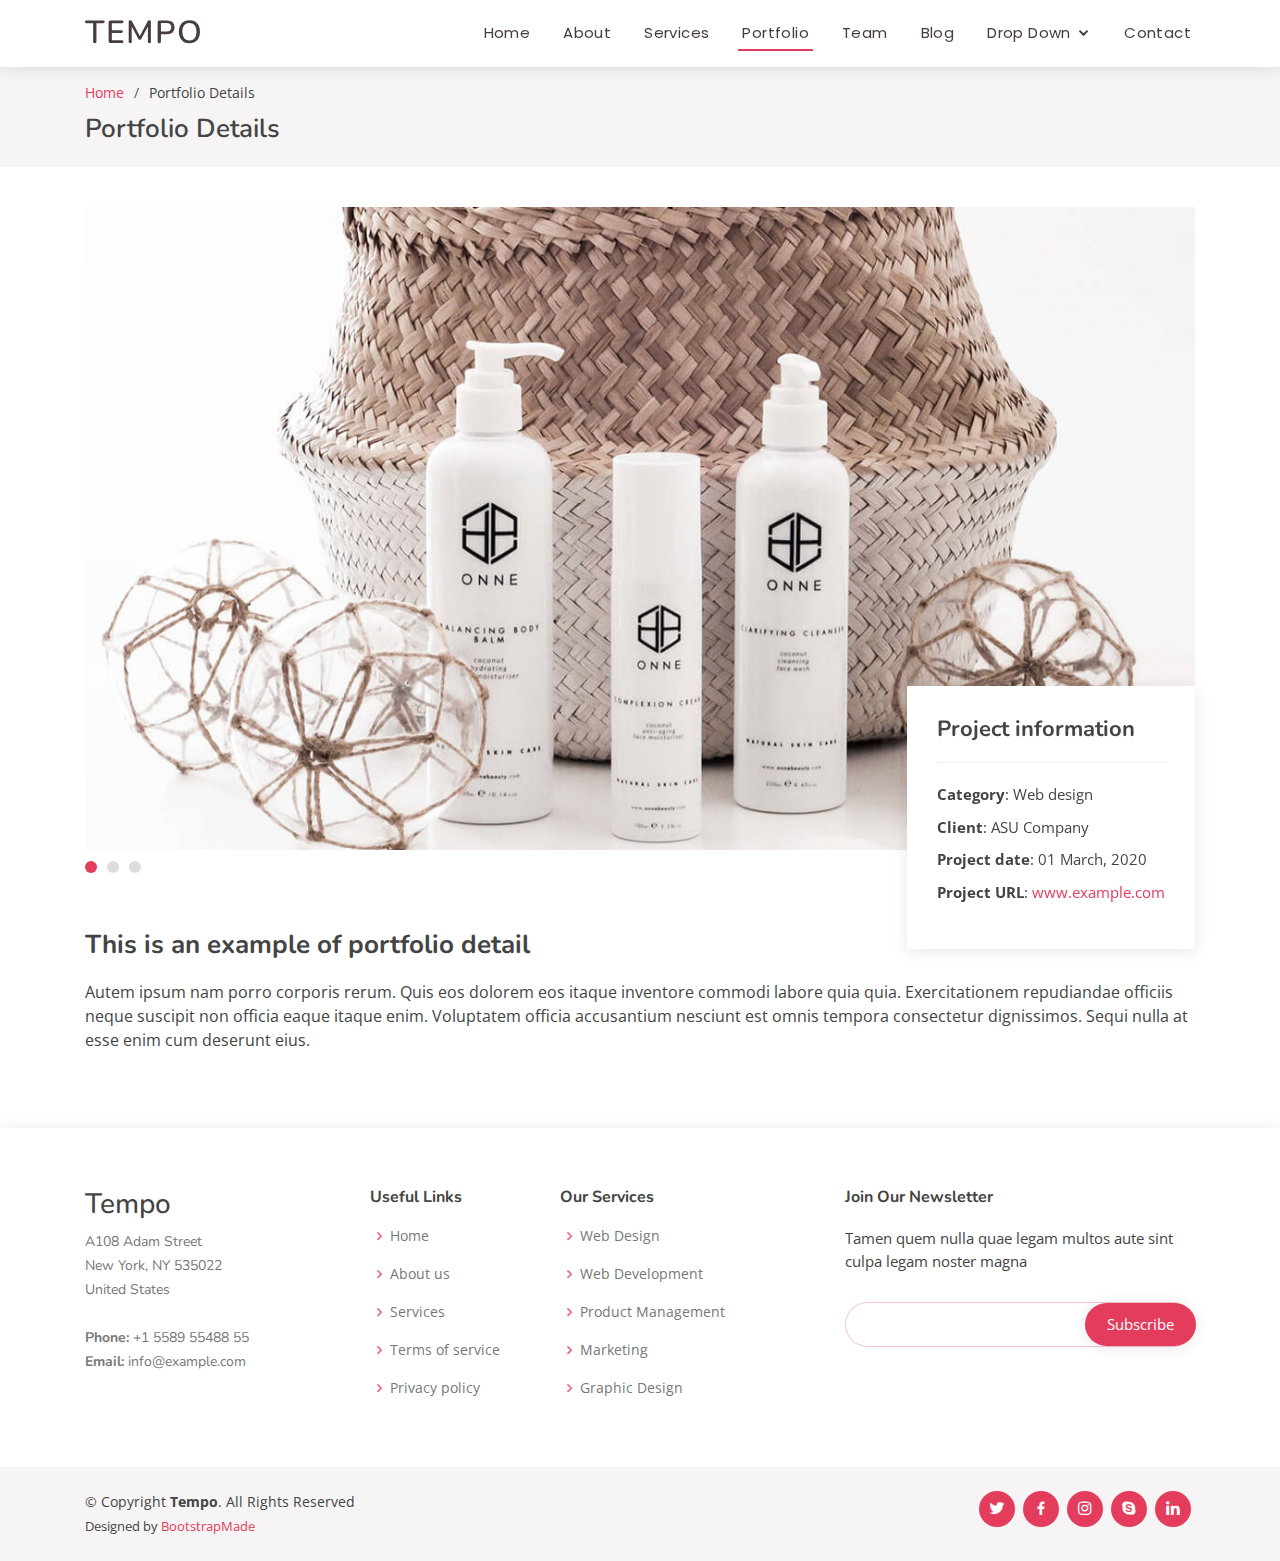
==== portfolio-details.html @ faab21be "Primer commit" ====
<!DOCTYPE html>
<html lang="en">

<head>
  <meta charset="utf-8">
  <meta content="width=device-width, initial-scale=1.0" name="viewport">

  <title>Portfolio Details - Tempo Bootstrap Template</title>
  <meta content="" name="descriptison">
  <meta content="" name="keywords">

  <!-- Favicons -->
  <link href="assets/img/favicon.png" rel="icon">
  <link href="assets/img/apple-touch-icon.png" rel="apple-touch-icon">

  <!-- Google Fonts -->
  <link href="https://fonts.googleapis.com/css?family=Open+Sans:300,300i,400,400i,600,600i,700,700i|Nunito:300,300i,400,400i,600,600i,700,700i|Poppins:300,300i,400,400i,500,500i,600,600i,700,700i" rel="stylesheet">

  <!-- Vendor CSS Files -->
  <link href="assets/vendor/bootstrap/css/bootstrap.min.css" rel="stylesheet">
  <link href="assets/vendor/icofont/icofont.min.css" rel="stylesheet">
  <link href="assets/vendor/boxicons/css/boxicons.min.css" rel="stylesheet">
  <link href="assets/vendor/remixicon/remixicon.css" rel="stylesheet">
  <link href="assets/vendor/venobox/venobox.css" rel="stylesheet">
  <link href="assets/vendor/owl.carousel/assets/owl.carousel.min.css" rel="stylesheet">

  <!-- Template Main CSS File -->
  <link href="assets/css/style.css" rel="stylesheet">

  <!-- =======================================================
  * Template Name: Tempo - v2.1.0
  * Template URL: https://bootstrapmade.com/tempo-free-onepage-bootstrap-theme/
  * Author: BootstrapMade.com
  * License: https://bootstrapmade.com/license/
  ======================================================== -->
</head>

<body>

  <!-- ======= Header ======= -->
  <header id="header" class="fixed-top header-inner-pages">
    <div class="container d-flex align-items-center">

      <h1 class="logo mr-auto"><a href="index.html">Tempo</a></h1>
      <!-- Uncomment below if you prefer to use an image logo -->
      <!-- <a href="index.html" class="logo mr-auto"><img src="assets/img/logo.png" alt="" class="img-fluid"></a>-->

      <nav class="nav-menu d-none d-lg-block">
        <ul>
          <li><a href="index.html">Home</a></li>
          <li><a href="#about">About</a></li>
          <li><a href="#services">Services</a></li>
          <li class="active"><a href="#portfolio">Portfolio</a></li>
          <li><a href="#team">Team</a></li>
          <li><a href="blog.html">Blog</a></li>
          <li class="drop-down"><a href="">Drop Down</a>
            <ul>
              <li><a href="#">Drop Down 1</a></li>
              <li class="drop-down"><a href="#">Deep Drop Down</a>
                <ul>
                  <li><a href="#">Deep Drop Down 1</a></li>
                  <li><a href="#">Deep Drop Down 2</a></li>
                  <li><a href="#">Deep Drop Down 3</a></li>
                  <li><a href="#">Deep Drop Down 4</a></li>
                  <li><a href="#">Deep Drop Down 5</a></li>
                </ul>
              </li>
              <li><a href="#">Drop Down 2</a></li>
              <li><a href="#">Drop Down 3</a></li>
              <li><a href="#">Drop Down 4</a></li>
            </ul>
          </li>
          <li><a href="#contact">Contact</a></li>

        </ul>
      </nav><!-- .nav-menu -->

    </div>
  </header><!-- End Header -->

  <main id="main">

    <!-- ======= Breadcrumbs ======= -->
    <section id="breadcrumbs" class="breadcrumbs">
      <div class="container">

        <ol>
          <li><a href="index.html">Home</a></li>
          <li>Portfolio Details</li>
        </ol>
        <h2>Portfolio Details</h2>

      </div>
    </section><!-- End Breadcrumbs -->

    <!-- ======= Portfolio Details Section ======= -->
    <section id="portfolio-details" class="portfolio-details">
      <div class="container">

        <div class="portfolio-details-container">

          <div class="owl-carousel portfolio-details-carousel">
            <img src="assets/img/portfolio/portfolio-details-1.jpg" class="img-fluid" alt="">
            <img src="assets/img/portfolio/portfolio-details-2.jpg" class="img-fluid" alt="">
            <img src="assets/img/portfolio/portfolio-details-3.jpg" class="img-fluid" alt="">
          </div>

          <div class="portfolio-info">
            <h3>Project information</h3>
            <ul>
              <li><strong>Category</strong>: Web design</li>
              <li><strong>Client</strong>: ASU Company</li>
              <li><strong>Project date</strong>: 01 March, 2020</li>
              <li><strong>Project URL</strong>: <a href="#">www.example.com</a></li>
            </ul>
          </div>

        </div>

        <div class="portfolio-description">
          <h2>This is an example of portfolio detail</h2>
          <p>
            Autem ipsum nam porro corporis rerum. Quis eos dolorem eos itaque inventore commodi labore quia quia. Exercitationem repudiandae officiis neque suscipit non officia eaque itaque enim. Voluptatem officia accusantium nesciunt est omnis tempora consectetur dignissimos. Sequi nulla at esse enim cum deserunt eius.
          </p>
        </div>

      </div>
    </section><!-- End Portfolio Details Section -->

  </main><!-- End #main -->

  <!-- ======= Footer ======= -->
  <footer id="footer">

    <div class="footer-top">
      <div class="container">
        <div class="row">

          <div class="col-lg-3 col-md-6 footer-contact">
            <h3>Tempo</h3>
            <p>
              A108 Adam Street <br>
              New York, NY 535022<br>
              United States <br><br>
              <strong>Phone:</strong> +1 5589 55488 55<br>
              <strong>Email:</strong> info@example.com<br>
            </p>
          </div>

          <div class="col-lg-2 col-md-6 footer-links">
            <h4>Useful Links</h4>
            <ul>
              <li><i class="bx bx-chevron-right"></i> <a href="#">Home</a></li>
              <li><i class="bx bx-chevron-right"></i> <a href="#">About us</a></li>
              <li><i class="bx bx-chevron-right"></i> <a href="#">Services</a></li>
              <li><i class="bx bx-chevron-right"></i> <a href="#">Terms of service</a></li>
              <li><i class="bx bx-chevron-right"></i> <a href="#">Privacy policy</a></li>
            </ul>
          </div>

          <div class="col-lg-3 col-md-6 footer-links">
            <h4>Our Services</h4>
            <ul>
              <li><i class="bx bx-chevron-right"></i> <a href="#">Web Design</a></li>
              <li><i class="bx bx-chevron-right"></i> <a href="#">Web Development</a></li>
              <li><i class="bx bx-chevron-right"></i> <a href="#">Product Management</a></li>
              <li><i class="bx bx-chevron-right"></i> <a href="#">Marketing</a></li>
              <li><i class="bx bx-chevron-right"></i> <a href="#">Graphic Design</a></li>
            </ul>
          </div>

          <div class="col-lg-4 col-md-6 footer-newsletter">
            <h4>Join Our Newsletter</h4>
            <p>Tamen quem nulla quae legam multos aute sint culpa legam noster magna</p>
            <form action="" method="post">
              <input type="email" name="email"><input type="submit" value="Subscribe">
            </form>
          </div>

        </div>
      </div>
    </div>

    <div class="container d-md-flex py-4">

      <div class="mr-md-auto text-center text-md-left">
        <div class="copyright">
          &copy; Copyright <strong><span>Tempo</span></strong>. All Rights Reserved
        </div>
        <div class="credits">
          <!-- All the links in the footer should remain intact. -->
          <!-- You can delete the links only if you purchased the pro version. -->
          <!-- Licensing information: https://bootstrapmade.com/license/ -->
          <!-- Purchase the pro version with working PHP/AJAX contact form: https://bootstrapmade.com/tempo-free-onepage-bootstrap-theme/ -->
          Designed by <a href="https://bootstrapmade.com/">BootstrapMade</a>
        </div>
      </div>
      <div class="social-links text-center text-md-right pt-3 pt-md-0">
        <a href="#" class="twitter"><i class="bx bxl-twitter"></i></a>
        <a href="#" class="facebook"><i class="bx bxl-facebook"></i></a>
        <a href="#" class="instagram"><i class="bx bxl-instagram"></i></a>
        <a href="#" class="google-plus"><i class="bx bxl-skype"></i></a>
        <a href="#" class="linkedin"><i class="bx bxl-linkedin"></i></a>
      </div>
    </div>
  </footer><!-- End Footer -->

  <a href="#" class="back-to-top"><i class="ri-arrow-up-line"></i></a>

  <!-- Vendor JS Files -->
  <script src="assets/vendor/jquery/jquery.min.js"></script>
  <script src="assets/vendor/bootstrap/js/bootstrap.bundle.min.js"></script>
  <script src="assets/vendor/jquery.easing/jquery.easing.min.js"></script>
  <script src="assets/vendor/php-email-form/validate.js"></script>
  <script src="assets/vendor/isotope-layout/isotope.pkgd.min.js"></script>
  <script src="assets/vendor/venobox/venobox.min.js"></script>
  <script src="assets/vendor/owl.carousel/owl.carousel.min.js"></script>

  <!-- Template Main JS File -->
  <script src="assets/js/main.js"></script>

</body>

</html>
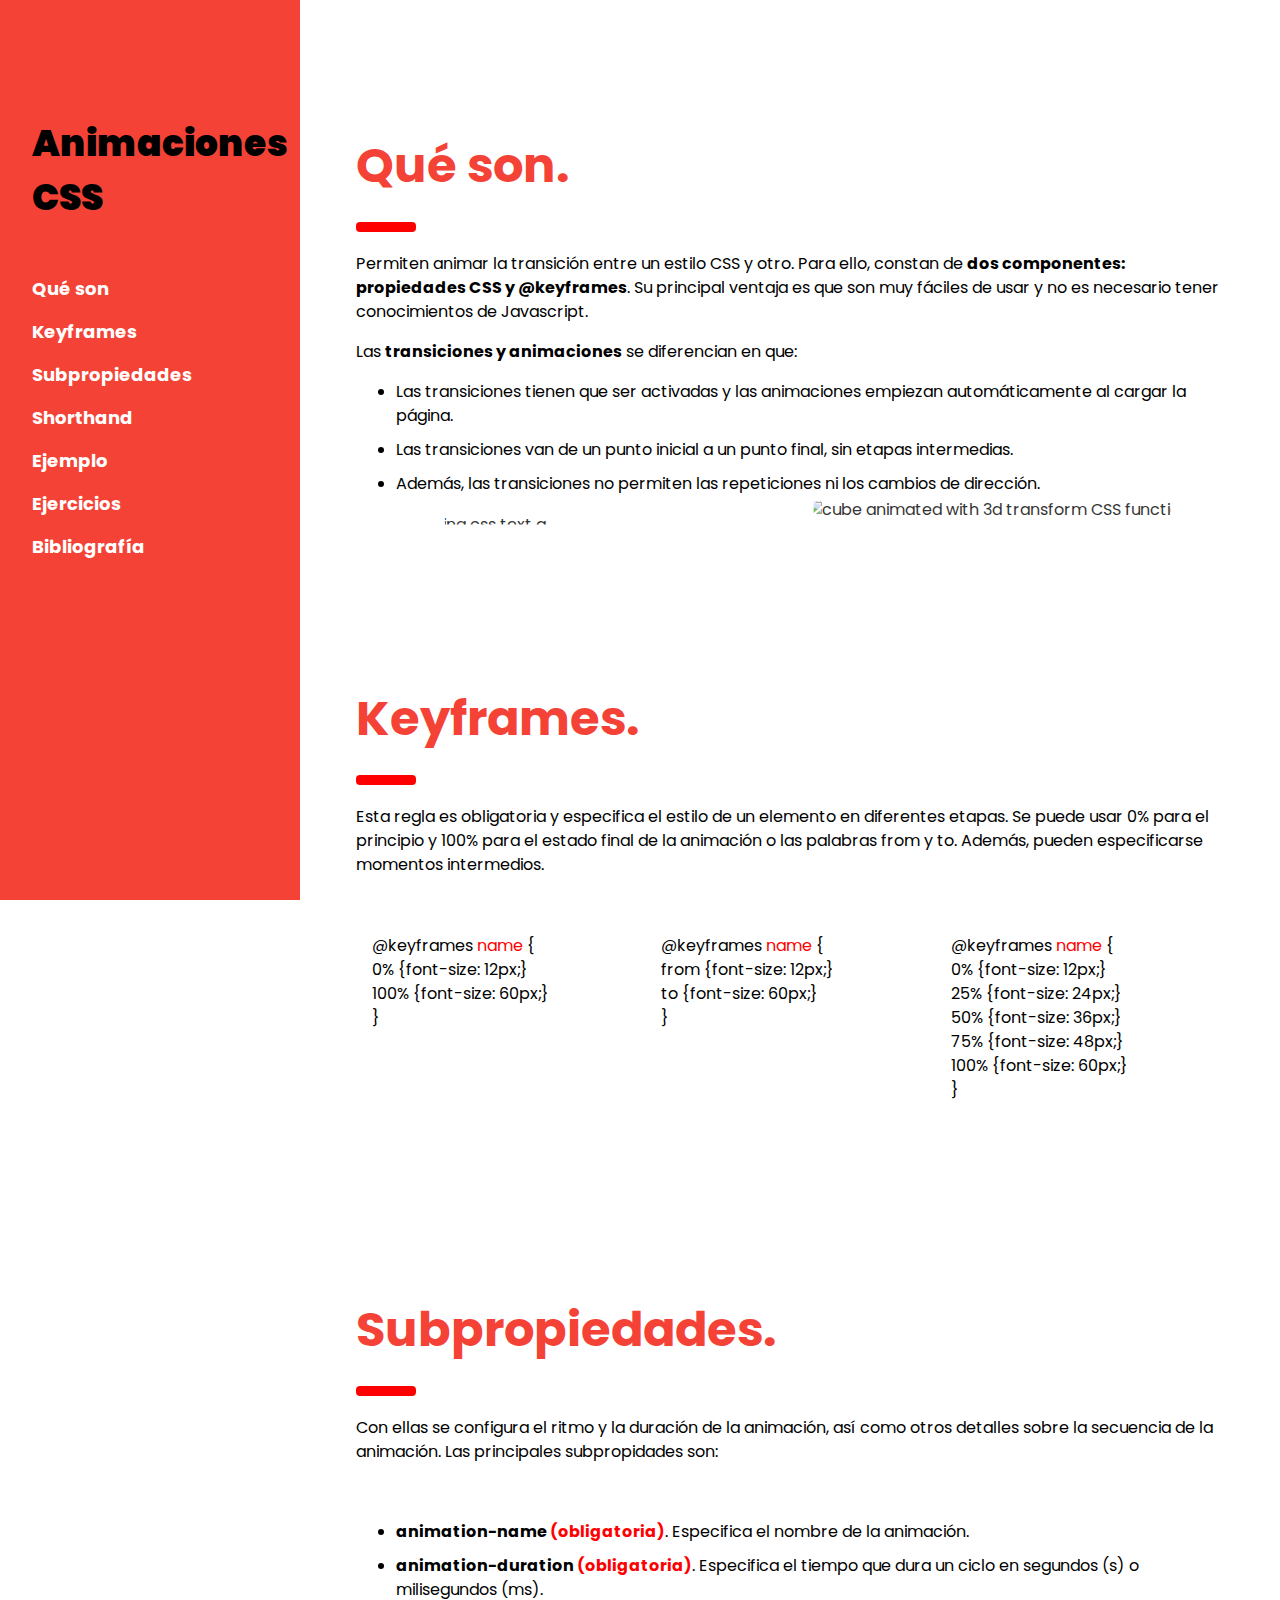
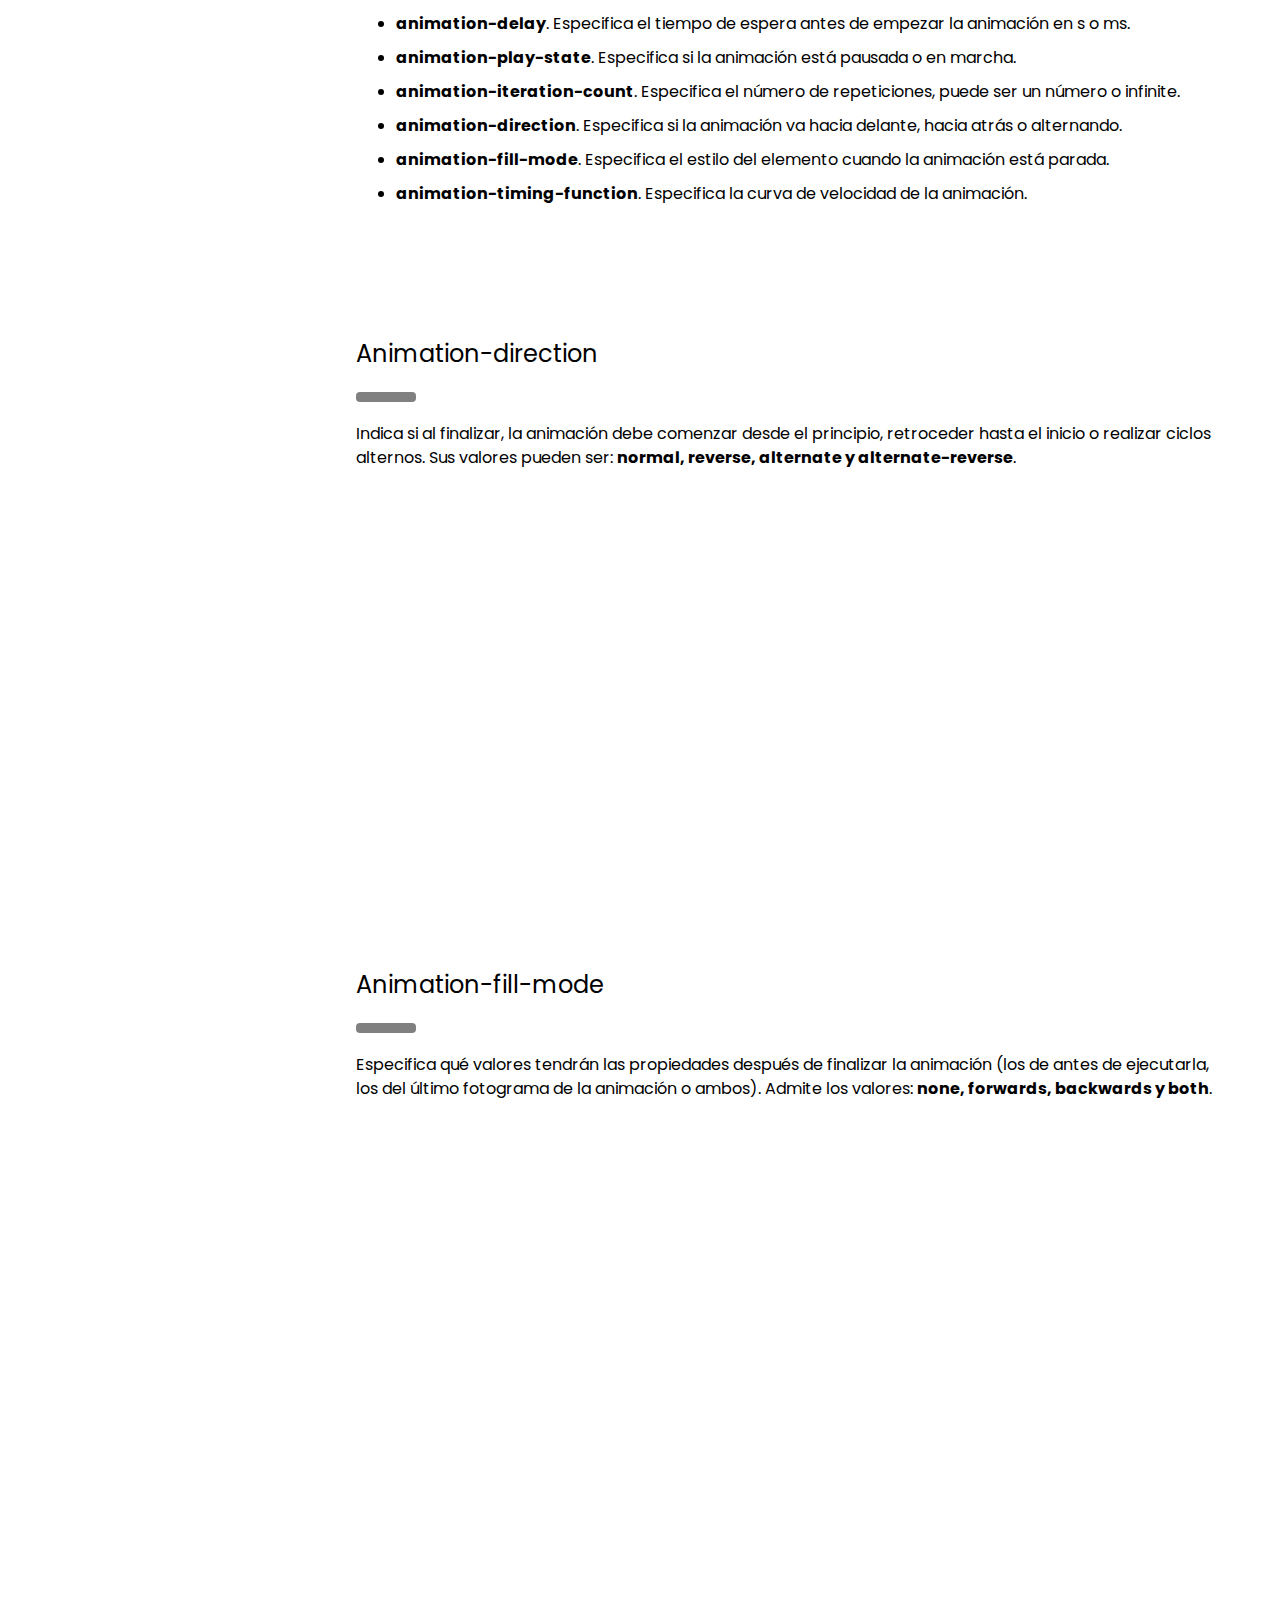
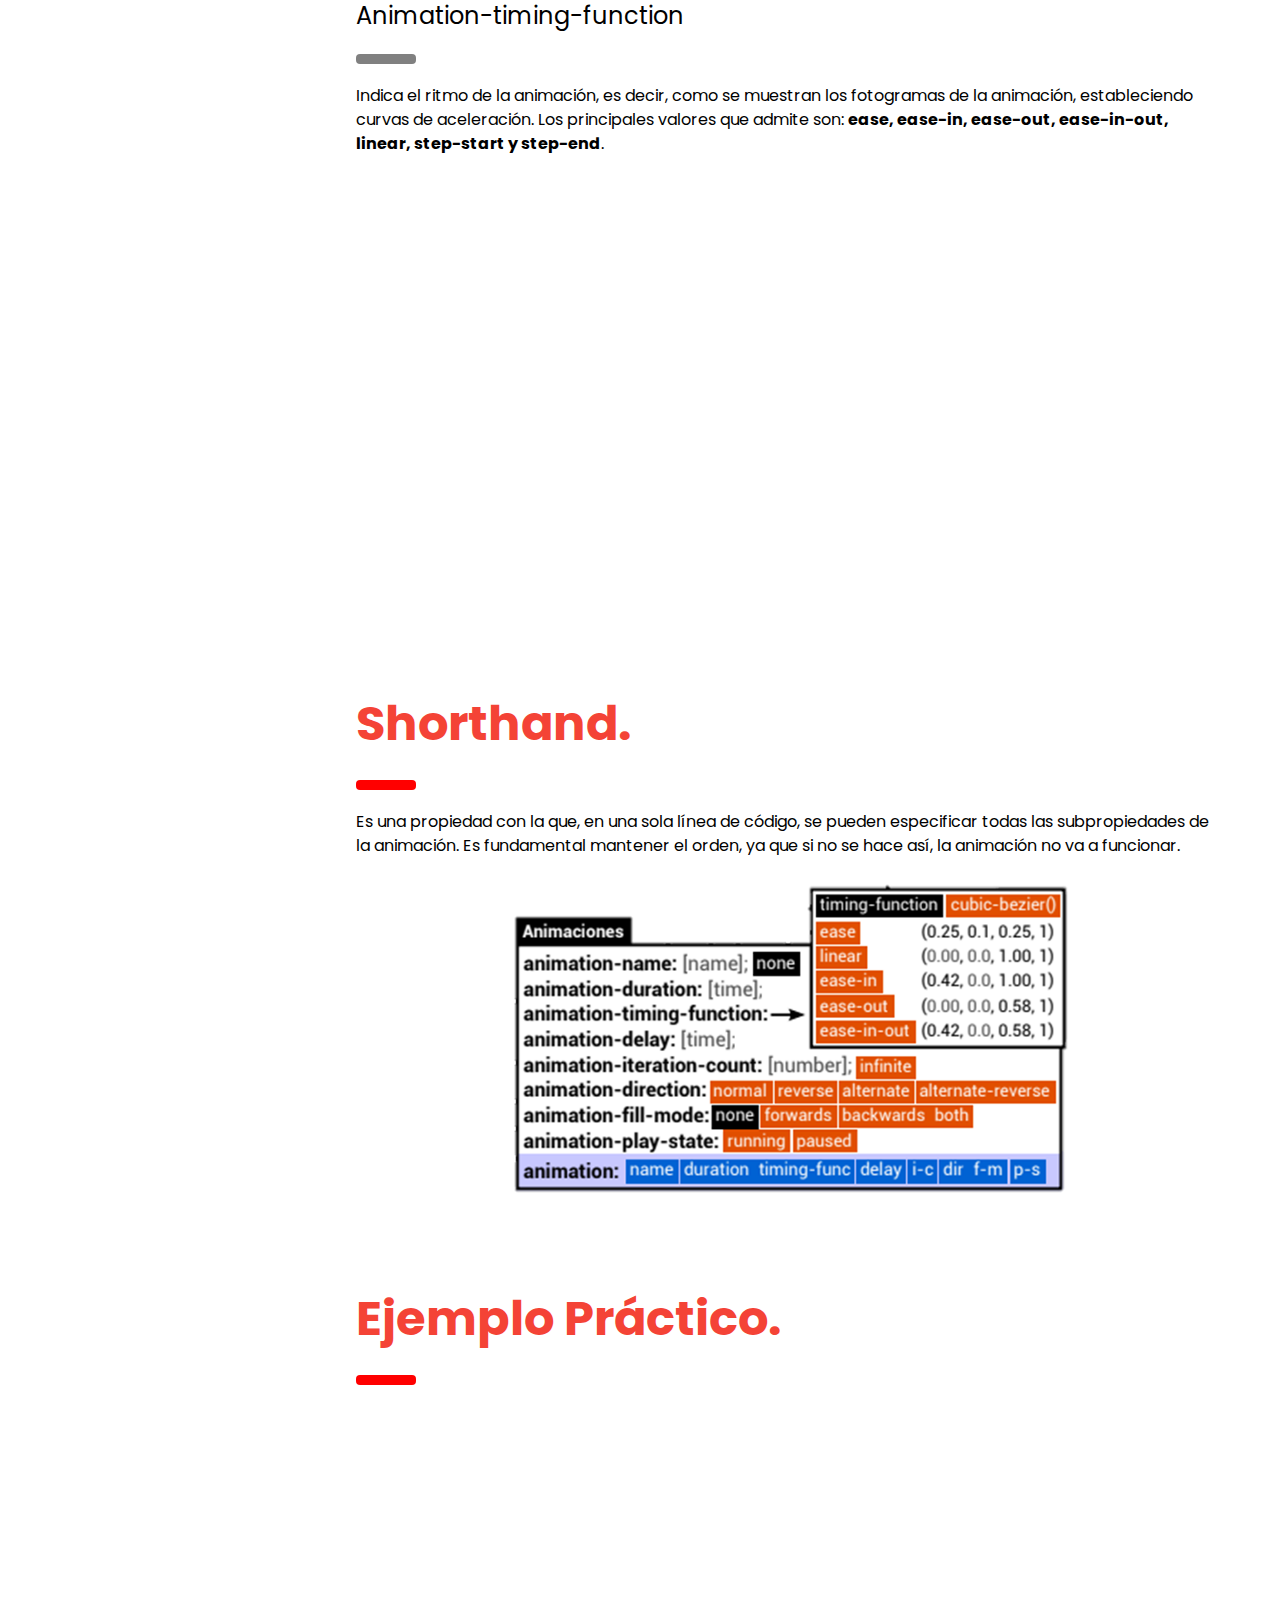
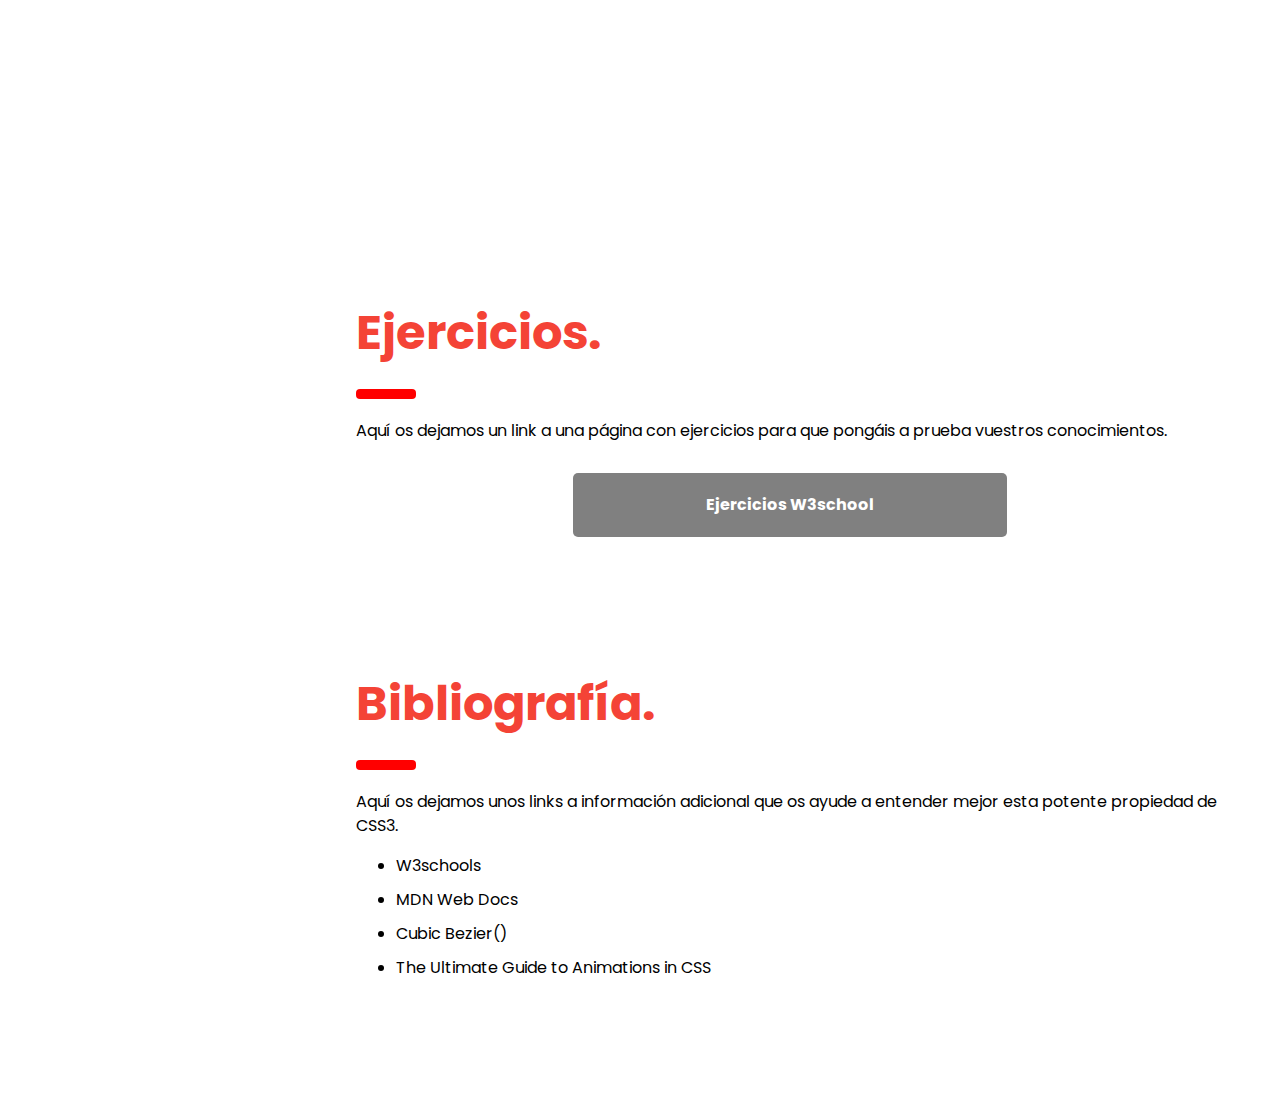
==== commit 53c8bfd3: "new changes from coderam proyect" ====
--- a/portfolio-details.html
+++ b/portfolio-details.html
@@ -1,224 +1,253 @@
 <!DOCTYPE html>
 <html lang="en">
-
 <head>
-  <meta charset="utf-8">
-  <meta content="width=device-width, initial-scale=1.0" name="viewport">
-
-  <title>Portfolio Details - Tempo Bootstrap Template</title>
-  <meta content="" name="descriptison">
-  <meta content="" name="keywords">
-
-  <!-- Favicons -->
-  <link href="assets/img/favicon.png" rel="icon">
-  <link href="assets/img/apple-touch-icon.png" rel="apple-touch-icon">
-
-  <!-- Google Fonts -->
-  <link href="https://fonts.googleapis.com/css?family=Open+Sans:300,300i,400,400i,600,600i,700,700i|Nunito:300,300i,400,400i,600,600i,700,700i|Poppins:300,300i,400,400i,500,500i,600,600i,700,700i" rel="stylesheet">
-
-  <!-- Vendor CSS Files -->
-  <link href="assets/vendor/bootstrap/css/bootstrap.min.css" rel="stylesheet">
-  <link href="assets/vendor/icofont/icofont.min.css" rel="stylesheet">
-  <link href="assets/vendor/boxicons/css/boxicons.min.css" rel="stylesheet">
-  <link href="assets/vendor/remixicon/remixicon.css" rel="stylesheet">
-  <link href="assets/vendor/venobox/venobox.css" rel="stylesheet">
-  <link href="assets/vendor/owl.carousel/assets/owl.carousel.min.css" rel="stylesheet">
-
-  <!-- Template Main CSS File -->
-  <link href="assets/css/style.css" rel="stylesheet">
-
-  <!-- =======================================================
-  * Template Name: Tempo - v2.1.0
-  * Template URL: https://bootstrapmade.com/tempo-free-onepage-bootstrap-theme/
-  * Author: BootstrapMade.com
-  * License: https://bootstrapmade.com/license/
-  ======================================================== -->
+<title>Animaciones</title>
+<meta charset="UTF-8">
+<meta name="viewport" content="width=device-width, initial-scale=1">
+<link rel="stylesheet" href="https://www.w3schools.com/w3css/4/w3.css">
+<link rel="stylesheet" href="https://fonts.googleapis.com/css?family=Poppins">
+<link href="img/logo.png" rel="icon" />
+<style>
+body,h1,h2,h3,h4,h5 {font-family: "Poppins", sans-serif}
+body {font-size:16px;}
+.w3-half img{margin-bottom:-6px;margin-top:16px;opacity:0.8;cursor:pointer}
+.w3-half img:hover{opacity:1}
+#animacion{
+  color: black;
+  font-weight: bold;
+  font-size: 2em;
+}
+li {
+  margin-bottom: 10px;
+}
+h3 {
+  margin-top: 50px;
+}
+.boton {
+  background-color: gray;
+  color: white;
+  font-weight: bold;
+  border-radius: 5px;
+  padding: 20px 10px;
+  width: 50%;
+  margin: 30px auto 0 auto;
+  text-align: center;
+}
+a {
+  text-decoration: none;
+}
+</style>
 </head>
-
 <body>
 
-  <!-- ======= Header ======= -->
-  <header id="header" class="fixed-top header-inner-pages">
-    <div class="container d-flex align-items-center">
-
-      <h1 class="logo mr-auto"><a href="index.html">Tempo</a></h1>
-      <!-- Uncomment below if you prefer to use an image logo -->
-      <!-- <a href="index.html" class="logo mr-auto"><img src="assets/img/logo.png" alt="" class="img-fluid"></a>-->
-
-      <nav class="nav-menu d-none d-lg-block">
-        <ul>
-          <li><a href="index.html">Home</a></li>
-          <li><a href="#about">About</a></li>
-          <li><a href="#services">Services</a></li>
-          <li class="active"><a href="#portfolio">Portfolio</a></li>
-          <li><a href="#team">Team</a></li>
-          <li><a href="blog.html">Blog</a></li>
-          <li class="drop-down"><a href="">Drop Down</a>
-            <ul>
-              <li><a href="#">Drop Down 1</a></li>
-              <li class="drop-down"><a href="#">Deep Drop Down</a>
-                <ul>
-                  <li><a href="#">Deep Drop Down 1</a></li>
-                  <li><a href="#">Deep Drop Down 2</a></li>
-                  <li><a href="#">Deep Drop Down 3</a></li>
-                  <li><a href="#">Deep Drop Down 4</a></li>
-                  <li><a href="#">Deep Drop Down 5</a></li>
-                </ul>
-              </li>
-              <li><a href="#">Drop Down 2</a></li>
-              <li><a href="#">Drop Down 3</a></li>
-              <li><a href="#">Drop Down 4</a></li>
-            </ul>
-          </li>
-          <li><a href="#contact">Contact</a></li>
-
-        </ul>
-      </nav><!-- .nav-menu -->
-
-    </div>
-  </header><!-- End Header -->
-
-  <main id="main">
-
-    <!-- ======= Breadcrumbs ======= -->
-    <section id="breadcrumbs" class="breadcrumbs">
-      <div class="container">
-
-        <ol>
-          <li><a href="index.html">Home</a></li>
-          <li>Portfolio Details</li>
-        </ol>
-        <h2>Portfolio Details</h2>
-
+<!-- Sidebar/menu -->
+<nav class="w3-sidebar w3-red w3-collapse w3-top w3-large w3-padding" style="z-index:3;width:300px;font-weight:bold;" id="mySidebar"><br>
+  <a href="javascript:void(0)" onclick="w3_close()" class="w3-button w3-hide-large w3-display-topleft" style="width:100%;font-size:22px">Close Menu</a>
+  <div class="w3-container">
+    <h3 class="w3-padding-32" id="animacion"><b>Animaciones<br>CSS</b></h3>
+  </div>
+  <div class="w3-bar-block">
+    <a href="#inicio" onclick="w3_close()" class="w3-bar-item w3-button w3-hover-white">Qué son</a>
+    <a href="#keyframes" onclick="w3_close()" class="w3-bar-item w3-button w3-hover-white">Keyframes</a>  
+    <a href="#subpropiedades" onclick="w3_close()" class="w3-bar-item w3-button w3-hover-white">Subpropiedades</a> 
+    <a href="#shorthand" onclick="w3_close()" class="w3-bar-item w3-button w3-hover-white">Shorthand</a>
+    <a href="#ejemplo" onclick="w3_close()" class="w3-bar-item w3-button w3-hover-white">Ejemplo</a>
+    <a href="#ejercicios" onclick="w3_close()" class="w3-bar-item w3-button w3-hover-white">Ejercicios</a>
+    <a href="#info" onclick="w3_close()" class="w3-bar-item w3-button w3-hover-white">Bibliografía</a> 
+  </div>
+</nav>
+
+<!-- Top menu on small screens -->
+<header class="w3-container w3-top w3-hide-large w3-red w3-xlarge w3-padding">
+  <a href="javascript:void(0)" class="w3-button w3-red w3-margin-right" onclick="w3_open()">☰</a>
+  <span>Company Name</span>
+</header>
+
+<!-- Overlay effect when opening sidebar on small screens -->
+<div class="w3-overlay w3-hide-large" onclick="w3_close()" style="cursor:pointer" title="close side menu" id="myOverlay"></div>
+
+<!-- !PAGE CONTENT! -->
+<div class="w3-main" style="margin-left:340px;margin-right:40px" id="inicio"> 
+
+  <!-- Que son -->
+  <div class="w3-container" style="margin-top:120px;margin-bottom:120px;" id="que">
+    <h1 class="w3-xxxlarge w3-text-red"><b>Qué son.</b></h1>
+    <hr style="width:50px;border:5px solid red" class="w3-round">
+    <p>Permiten animar la transición entre un estilo CSS y otro. Para ello, constan de <b>dos componentes: propiedades CSS y @keyframes</b>. Su principal ventaja es que son muy fáciles de usar y no es necesario tener conocimientos de Javascript.
+    </p>
+    <p>Las <b>transiciones y animaciones</b> se diferencian en que:
+    </p>
+    <ul>
+      <li>
+        Las transiciones tienen que ser activadas y las animaciones empiezan automáticamente al cargar la página.
+      </li>
+      <li>
+        Las transiciones van de un punto inicial a un punto final, sin etapas intermedias.
+      </li>
+      <li>
+        Además, las transiciones no permiten las repeticiones ni los cambios de dirección.
+      </li>
+    </ul>
+    <div class="w3-half m4 w3-margin-bottom">
+      <div class="w3-container">
+    <img src="https://blog.hubspot.com/hs-fs/hubfs/The%20Ultimate%20Guide%20to%20Animations%20in%20CSS-21.gif?width=600&amp;name=The%20Ultimate%20Guide%20to%20Animations%20in%20CSS-21.gif" alt="logo using css text animation" width="600" style="width: 600px; margin: 0px auto; clip-path: polygon(30% 2%, 72% 2%, 72% 48%, 30% 48%);" srcset="https://blog.hubspot.com/hs-fs/hubfs/The%20Ultimate%20Guide%20to%20Animations%20in%20CSS-21.gif?width=300&amp;name=The%20Ultimate%20Guide%20to%20Animations%20in%20CSS-21.gif 300w, https://blog.hubspot.com/hs-fs/hubfs/The%20Ultimate%20Guide%20to%20Animations%20in%20CSS-21.gif?width=600&amp;name=The%20Ultimate%20Guide%20to%20Animations%20in%20CSS-21.gif 600w, https://blog.hubspot.com/hs-fs/hubfs/The%20Ultimate%20Guide%20to%20Animations%20in%20CSS-21.gif?width=900&amp;name=The%20Ultimate%20Guide%20to%20Animations%20in%20CSS-21.gif 900w, https://blog.hubspot.com/hs-fs/hubfs/The%20Ultimate%20Guide%20to%20Animations%20in%20CSS-21.gif?width=1200&amp;name=The%20Ultimate%20Guide%20to%20Animations%20in%20CSS-21.gif 1200w, https://blog.hubspot.com/hs-fs/hubfs/The%20Ultimate%20Guide%20to%20Animations%20in%20CSS-21.gif?width=1500&amp;name=The%20Ultimate%20Guide%20to%20Animations%20in%20CSS-21.gif 1500w, https://blog.hubspot.com/hs-fs/hubfs/The%20Ultimate%20Guide%20to%20Animations%20in%20CSS-21.gif?width=1800&amp;name=The%20Ultimate%20Guide%20to%20Animations%20in%20CSS-21.gif 1800w" sizes="(max-width: 600px) 100vw, 600px">
+    </div>
+    </div>
+    <div class="w3-half m4 w3-margin-bottom">
+      <div class="w3-container">
+    <img src="https://blog.hubspot.com/hs-fs/hubfs/The%20Ultimate%20Guide%20to%20Animations%20in%20CSS-1.gif?width=311&amp;name=The%20Ultimate%20Guide%20to%20Animations%20in%20CSS-1.gif" alt="cube animated with 3d transform CSS function" width="311" style="width: 311px; margin: -30px auto 0 auto; clip-path: polygon(2% 14%, 95% 14%, 95% 73%, 2% 73%);" srcset="https://blog.hubspot.com/hs-fs/hubfs/The%20Ultimate%20Guide%20to%20Animations%20in%20CSS-1.gif?width=156&amp;name=The%20Ultimate%20Guide%20to%20Animations%20in%20CSS-1.gif 156w, https://blog.hubspot.com/hs-fs/hubfs/The%20Ultimate%20Guide%20to%20Animations%20in%20CSS-1.gif?width=311&amp;name=The%20Ultimate%20Guide%20to%20Animations%20in%20CSS-1.gif 311w, https://blog.hubspot.com/hs-fs/hubfs/The%20Ultimate%20Guide%20to%20Animations%20in%20CSS-1.gif?width=467&amp;name=The%20Ultimate%20Guide%20to%20Animations%20in%20CSS-1.gif 467w, https://blog.hubspot.com/hs-fs/hubfs/The%20Ultimate%20Guide%20to%20Animations%20in%20CSS-1.gif?width=622&amp;name=The%20Ultimate%20Guide%20to%20Animations%20in%20CSS-1.gif 622w, https://blog.hubspot.com/hs-fs/hubfs/The%20Ultimate%20Guide%20to%20Animations%20in%20CSS-1.gif?width=778&amp;name=The%20Ultimate%20Guide%20to%20Animations%20in%20CSS-1.gif 778w, https://blog.hubspot.com/hs-fs/hubfs/The%20Ultimate%20Guide%20to%20Animations%20in%20CSS-1.gif?width=933&amp;name=The%20Ultimate%20Guide%20to%20Animations%20in%20CSS-1.gif 933w" sizes="(max-width: 311px) 100vw, 311px">
+    </div>
+    </div>
+  </div>
+  
+  <!-- Keyframes -->
+  <div class="w3-container" style="margin-bottom:150px;" id="keyframes">
+    <h1 class="w3-xxxlarge w3-text-red"><b>Keyframes.</b></h1>
+    <hr style="width:50px;border:5px solid red" class="w3-round">
+    <p>Esta regla es obligatoria y especifica el estilo de un elemento en diferentes etapas. Se puede usar 0% para el principio y 100% para el estado final de la animación o las palabras from y to. Además, pueden especificarse momentos intermedios.
+    </p><br>
+    <div class="w3-col m4 w3-margin-bottom">
+      <div class="w3-container">
+        <p>
+          @keyframes <span style="color: red;">name</span> {<br>
+            0%   {font-size: 12px;}<br>
+            100% {font-size: 60px;}<br>
+          }<br>
+        </p>
       </div>
-    </section><!-- End Breadcrumbs -->
-
-    <!-- ======= Portfolio Details Section ======= -->
-    <section id="portfolio-details" class="portfolio-details">
-      <div class="container">
-
-        <div class="portfolio-details-container">
-
-          <div class="owl-carousel portfolio-details-carousel">
-            <img src="assets/img/portfolio/portfolio-details-1.jpg" class="img-fluid" alt="">
-            <img src="assets/img/portfolio/portfolio-details-2.jpg" class="img-fluid" alt="">
-            <img src="assets/img/portfolio/portfolio-details-3.jpg" class="img-fluid" alt="">
-          </div>
-
-          <div class="portfolio-info">
-            <h3>Project information</h3>
-            <ul>
-              <li><strong>Category</strong>: Web design</li>
-              <li><strong>Client</strong>: ASU Company</li>
-              <li><strong>Project date</strong>: 01 March, 2020</li>
-              <li><strong>Project URL</strong>: <a href="#">www.example.com</a></li>
-            </ul>
-          </div>
-
-        </div>
-
-        <div class="portfolio-description">
-          <h2>This is an example of portfolio detail</h2>
-          <p>
-            Autem ipsum nam porro corporis rerum. Quis eos dolorem eos itaque inventore commodi labore quia quia. Exercitationem repudiandae officiis neque suscipit non officia eaque itaque enim. Voluptatem officia accusantium nesciunt est omnis tempora consectetur dignissimos. Sequi nulla at esse enim cum deserunt eius.
-          </p>
-        </div>
-
+    </div>
+    <div class="w3-col m4 w3-margin-bottom">
+      <div class="w3-container">
+        <p>
+          @keyframes <span style="color: red;">name</span> {<br>
+            from   {font-size: 12px;}<br>
+            to {font-size: 60px;}<br>
+          }<br>
+        </p>
       </div>
-    </section><!-- End Portfolio Details Section -->
-
-  </main><!-- End #main -->
-
-  <!-- ======= Footer ======= -->
-  <footer id="footer">
-
-    <div class="footer-top">
-      <div class="container">
-        <div class="row">
-
-          <div class="col-lg-3 col-md-6 footer-contact">
-            <h3>Tempo</h3>
-            <p>
-              A108 Adam Street <br>
-              New York, NY 535022<br>
-              United States <br><br>
-              <strong>Phone:</strong> +1 5589 55488 55<br>
-              <strong>Email:</strong> info@example.com<br>
-            </p>
-          </div>
-
-          <div class="col-lg-2 col-md-6 footer-links">
-            <h4>Useful Links</h4>
-            <ul>
-              <li><i class="bx bx-chevron-right"></i> <a href="#">Home</a></li>
-              <li><i class="bx bx-chevron-right"></i> <a href="#">About us</a></li>
-              <li><i class="bx bx-chevron-right"></i> <a href="#">Services</a></li>
-              <li><i class="bx bx-chevron-right"></i> <a href="#">Terms of service</a></li>
-              <li><i class="bx bx-chevron-right"></i> <a href="#">Privacy policy</a></li>
-            </ul>
-          </div>
-
-          <div class="col-lg-3 col-md-6 footer-links">
-            <h4>Our Services</h4>
-            <ul>
-              <li><i class="bx bx-chevron-right"></i> <a href="#">Web Design</a></li>
-              <li><i class="bx bx-chevron-right"></i> <a href="#">Web Development</a></li>
-              <li><i class="bx bx-chevron-right"></i> <a href="#">Product Management</a></li>
-              <li><i class="bx bx-chevron-right"></i> <a href="#">Marketing</a></li>
-              <li><i class="bx bx-chevron-right"></i> <a href="#">Graphic Design</a></li>
-            </ul>
-          </div>
-
-          <div class="col-lg-4 col-md-6 footer-newsletter">
-            <h4>Join Our Newsletter</h4>
-            <p>Tamen quem nulla quae legam multos aute sint culpa legam noster magna</p>
-            <form action="" method="post">
-              <input type="email" name="email"><input type="submit" value="Subscribe">
-            </form>
-          </div>
-
-        </div>
+    </div>
+    <div class="w3-col m4 w3-margin-bottom">
+      <div class="w3-container">
+        <p>
+          @keyframes <span style="color: red;">name</span> {<br>
+            0%   {font-size: 12px;}<br>
+            25%  {font-size: 24px;}<br>
+            50%  {font-size: 36px;}<br>
+            75%  {font-size: 48px;}<br>
+            100% {font-size: 60px;}<br>
+          }<br>
+        </p>
       </div>
     </div>
-
-    <div class="container d-md-flex py-4">
-
-      <div class="mr-md-auto text-center text-md-left">
-        <div class="copyright">
-          &copy; Copyright <strong><span>Tempo</span></strong>. All Rights Reserved
-        </div>
-        <div class="credits">
-          <!-- All the links in the footer should remain intact. -->
-          <!-- You can delete the links only if you purchased the pro version. -->
-          <!-- Licensing information: https://bootstrapmade.com/license/ -->
-          <!-- Purchase the pro version with working PHP/AJAX contact form: https://bootstrapmade.com/tempo-free-onepage-bootstrap-theme/ -->
-          Designed by <a href="https://bootstrapmade.com/">BootstrapMade</a>
-        </div>
-      </div>
-      <div class="social-links text-center text-md-right pt-3 pt-md-0">
-        <a href="#" class="twitter"><i class="bx bxl-twitter"></i></a>
-        <a href="#" class="facebook"><i class="bx bxl-facebook"></i></a>
-        <a href="#" class="instagram"><i class="bx bxl-instagram"></i></a>
-        <a href="#" class="google-plus"><i class="bx bxl-skype"></i></a>
-        <a href="#" class="linkedin"><i class="bx bxl-linkedin"></i></a>
-      </div>
-    </div>
-  </footer><!-- End Footer -->
-
-  <a href="#" class="back-to-top"><i class="ri-arrow-up-line"></i></a>
-
-  <!-- Vendor JS Files -->
-  <script src="assets/vendor/jquery/jquery.min.js"></script>
-  <script src="assets/vendor/bootstrap/js/bootstrap.bundle.min.js"></script>
-  <script src="assets/vendor/jquery.easing/jquery.easing.min.js"></script>
-  <script src="assets/vendor/php-email-form/validate.js"></script>
-  <script src="assets/vendor/isotope-layout/isotope.pkgd.min.js"></script>
-  <script src="assets/vendor/venobox/venobox.min.js"></script>
-  <script src="assets/vendor/owl.carousel/owl.carousel.min.js"></script>
-
-  <!-- Template Main JS File -->
-  <script src="assets/js/main.js"></script>
+  </div>
+
+  <!-- Subpropiedades -->
+  <div class="w3-container" id="subpropiedades" style="margin-top:75px"</div>
+    <h1 class="w3-xxxlarge w3-text-red"><b>Subpropiedades.</b></h1>
+    <hr style="width:50px;border:5px solid red" class="w3-round">
+    <p>Con ellas se configura el ritmo y la duración de la animación, así como otros detalles sobre la secuencia de la animación. Las principales subpropidades son:</p><br>
+    <ul>
+      <li><b>animation-name <span style="color:red;">(obligatoria)</span></b>. Especifica el nombre de la animación.</li>
+      <li><b>animation-duration <span style="color:red;">(obligatoria)</span></b>. Especifica el tiempo que dura un ciclo en segundos (s) o milisegundos (ms).</li>
+      <li><b>animation-delay</b>. Especifica el tiempo de espera antes de empezar la animación en s o ms.</li>
+      <li><b>animation-play-state</b>. Especifica si la animación está pausada o en marcha.</li>
+      <li><b>animation-iteration-count</b>. Especifica el número de repeticiones, puede ser un número o infinite.</li>
+      <li><b>animation-direction</b>. Especifica si la animación va hacia delante, hacia atrás o alternando.</li>
+      <li><b>animation-fill-mode</b>. Especifica el estilo del elemento cuando la animación está parada.</li>
+      <li><b>animation-timing-function</b>. Especifica la curva de velocidad de la animación.</li>
+    </ul>
+
+    <h3 style="margin-top: 130px;">Animation-direction</h3>
+    <hr style="width:50px;border:5px solid gray;" class="w3-round">
+    <p>Indica si al finalizar, la animación debe comenzar desde el principio, retroceder hasta el inicio o realizar ciclos alternos. Sus valores pueden ser: <b>normal, reverse, alternate y alternate-reverse</b>.</p><br>
+    <iframe src="https://codepen.io/nunim/pen/BazoEVM" frameborder="0" width="90%" height="400"></iframe>
+
+    <h3>Animation-fill-mode</h3>
+    <hr style="width:50px;border:5px solid gray;" class="w3-round">
+    <p>Especifica qué valores tendrán las propiedades después de finalizar la animación (los de antes de ejecutarla, los del último fotograma de la animación o ambos). Admite los valores: <b>none, forwards, backwards y both</b>.</p><br>
+    <iframe src="https://codepen.io/nunim/pen/RwRWOEY" frameborder="0" width="90%" height="400"></iframe>
+
+    <h3>Animation-timing-function</h3>
+    <hr style="width:50px;border:5px solid gray;" class="w3-round">
+    <p>Indica el ritmo de la animación, es decir, como se muestran los fotogramas de la animación, estableciendo curvas de aceleración. Los principales valores que admite son: <b>ease, ease-in, ease-out, ease-in-out, linear, step-start y step-end</b>.</p><br>
+    <iframe src="https://codepen.io/nunim/pen/oNLjOVq" frameborder="0" width="90%" height="400"></iframe>
+
+  </div>
+
+  <!-- Shorthand -->
+  <div class="w3-container" id="shorthand" style="margin-top:75px">
+    <h1 class="w3-xxxlarge w3-text-red"><b>Shorthand.</b></h1>
+    <hr style="width:50px;border:5px solid red" class="w3-round">
+    <p>Es una propiedad con la que, en una sola línea de código, se pueden especificar todas las subpropiedades de la animación. Es fundamental mantener el orden, ya que si no se hace así, la animación no va a funcionar.</p>
+    <div style="text-align:center;">
+      <img src="img/shorthand.png" width="65%" alt="">
+    </div>
+  </div>
+
+  <!-- Ejemplo -->
+  <div class="w3-container" id="ejemplo" style="margin-top:75px">
+    <h1 class="w3-xxxlarge w3-text-red"><b>Ejemplo Práctico.</b></h1>
+    <hr style="width:50px;border:5px solid red" class="w3-round">
+    <iframe src="https://codepen.io/andreea_cc/pen/WNxrepr" frameborder="0" width="90%" height="400"></iframe>
+  </div>
+  
+  <!-- Ejercicios -->
+  <div class="w3-container" id="ejercicios" style="margin-top:75px;margin-bottom:120px;">
+    <h1 class="w3-xxxlarge w3-text-red"><b>Ejercicios.</b></h1>
+    <hr style="width:50px;border:5px solid red" class="w3-round">
+    <p>
+      Aquí os dejamos un link a una página con ejercicios para que pongáis a prueba vuestros conocimientos.
+    </p>
+    <div class="boton">
+      <a href="https://www.w3schools.com/css/exercise.asp?filename=exercise_css3_animations1" target="_blank">Ejercicios W3school</a>
+    </div>
+  </div>
+
+  <!-- Bibliografía -->
+  <div class="w3-container" id="info" style="margin-top:75px;margin-bottom:120px;">
+    <h1 class="w3-xxxlarge w3-text-red"><b>Bibliografía.</b></h1>
+    <hr style="width:50px;border:5px solid red" class="w3-round">
+    <p>
+      Aquí os dejamos unos links a información adicional que os ayude a entender mejor esta potente propiedad de CSS3.
+    </p>
+    <ul>
+      <li>
+        <a href="https://www.w3schools.com/css/css3_animations.asp" target="_blank">W3schools</a>
+      </li>
+      <li>
+        <a href="https://developer.mozilla.org/es/docs/Web/CSS/CSS_Animations/Usando_animaciones_CSS" target="_blank">MDN Web Docs</a>
+      </li>
+      <li>
+        <a href="https://www.youtube.com/watch?v=mE821IzJabc&list=PLROIqh_5RZeAr8dUqO2M52SZDH6pblHe8&index=11" target="_blank">Cubic Bezier()</a>
+      </li>
+      <li>
+        <a href="https://blog.hubspot.com/website/css-animation" target="_blank">The Ultimate Guide to Animations in CSS</a>
+      </li>
+    </ul>
+  </div>
+
+  
+  
+<script>
+// Script to open and close sidebar
+function w3_open() {
+  document.getElementById("mySidebar").style.display = "block";
+  document.getElementById("myOverlay").style.display = "block";
+}
+ 
+function w3_close() {
+  document.getElementById("mySidebar").style.display = "none";
+  document.getElementById("myOverlay").style.display = "none";
+}
+
+// Modal Image Gallery
+function onClick(element) {
+  document.getElementById("img01").src = element.src;
+  document.getElementById("modal01").style.display = "block";
+  var captionText = document.getElementById("caption");
+  captionText.innerHTML = element.alt;
+}
+</script>
 
 </body>
-
 </html>